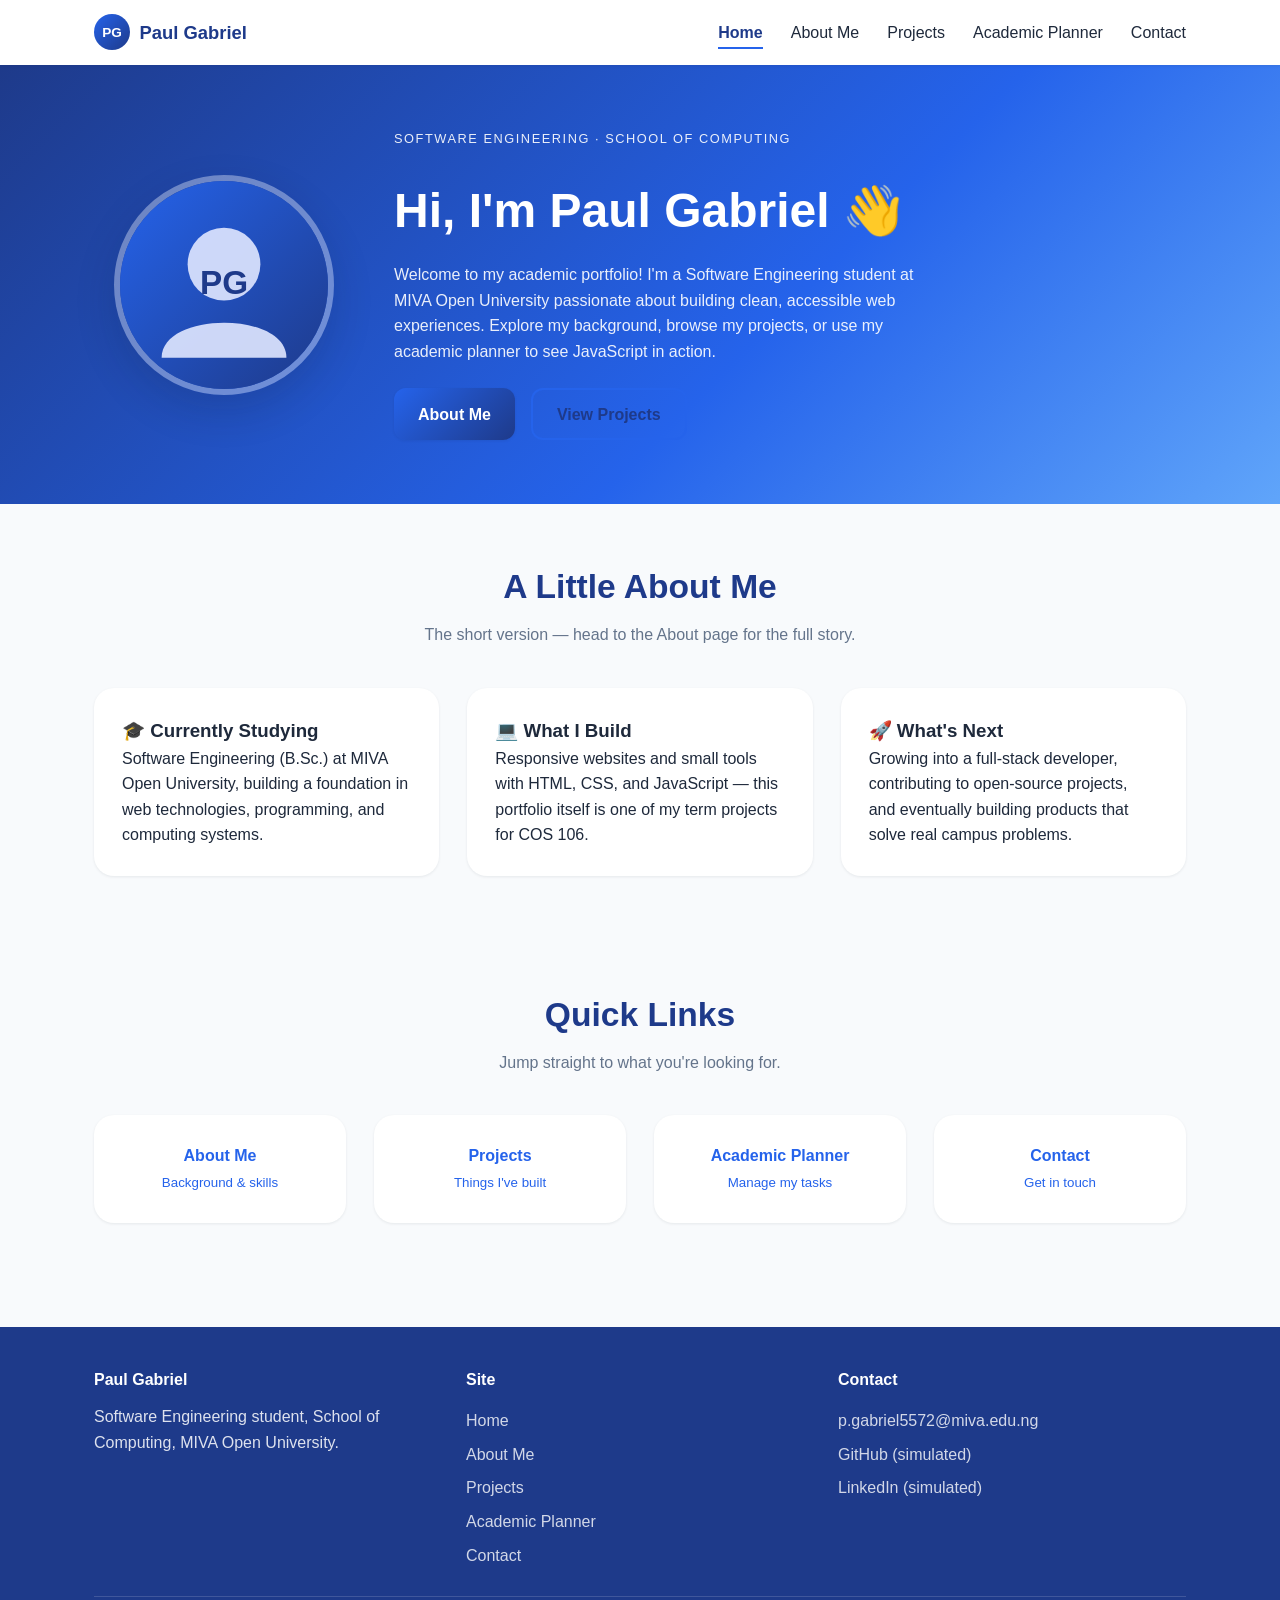
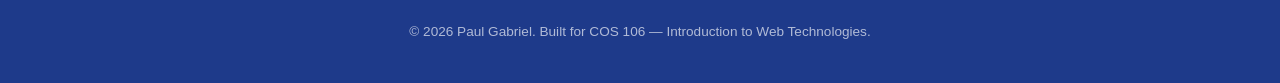
==== index.html @ 85e5d106 "Initial commit: COS 106 student portfolio and academic management site Multi-page responsive site (h" ====
<!DOCTYPE html>
<html lang="en">
<head>
  <meta charset="UTF-8" />
  <meta name="viewport" content="width=device-width, initial-scale=1.0" />
  <title>Paul Gabriel | Student Portfolio</title>
  <meta name="description" content="Personal academic portfolio and student management platform for Paul Gabriel, Software Engineering student at MIVA Open University." />
  <link rel="stylesheet" href="css/style.css" />
</head>
<body>

  <header class="site-header">
    <nav class="navbar container" aria-label="Primary navigation">
      <a href="index.html" class="brand">
        <span class="brand-badge">PG</span>
        Paul Gabriel
      </a>
      <button class="nav-toggle" aria-label="Toggle navigation menu" aria-expanded="false">
        <span></span><span></span><span></span>
      </button>
      <ul class="nav-menu">
        <li><a href="index.html">Home</a></li>
        <li><a href="about.html">About Me</a></li>
        <li><a href="projects.html">Projects</a></li>
        <li><a href="planner.html">Academic Planner</a></li>
        <li><a href="contact.html">Contact</a></li>
      </ul>
    </nav>
  </header>

  <main>
    <section class="hero">
      <div class="container">
        <div class="hero-photo">
          <img src="assets/images/profile.svg" alt="Portrait of Paul Gabriel" />
        </div>
        <div class="hero-text">
          <p class="eyebrow">Software Engineering &middot; School of Computing</p>
          <h1>Hi, I'm Paul Gabriel 👋</h1>
          <p>
            Welcome to my academic portfolio! I'm a Software Engineering student at
            MIVA Open University passionate about building clean, accessible web
            experiences. Explore my background, browse my projects, or use my
            academic planner to see JavaScript in action.
          </p>
          <div class="hero-actions">
            <a href="about.html" class="btn btn-primary">About Me</a>
            <a href="projects.html" class="btn btn-outline">View Projects</a>
          </div>
        </div>
      </div>
    </section>

    <section class="container">
      <div class="section-heading">
        <h2>A Little About Me</h2>
        <p>The short version — head to the About page for the full story.</p>
      </div>
      <div class="grid grid-3">
        <article class="card">
          <h3>🎓 Currently Studying</h3>
          <p>Software Engineering (B.Sc.) at MIVA Open University, building a
          foundation in web technologies, programming, and computing systems.</p>
        </article>
        <article class="card">
          <h3>💻 What I Build</h3>
          <p>Responsive websites and small tools with HTML, CSS, and JavaScript —
          this portfolio itself is one of my term projects for COS 106.</p>
        </article>
        <article class="card">
          <h3>🚀 What's Next</h3>
          <p>Growing into a full-stack developer, contributing to open-source
          projects, and eventually building products that solve real campus
          problems.</p>
        </article>
      </div>
    </section>

    <section class="container">
      <div class="section-heading">
        <h2>Quick Links</h2>
        <p>Jump straight to what you're looking for.</p>
      </div>
      <ul class="grid grid-4">
        <li class="card text-center">
          <a href="about.html"><strong>About Me</strong><br /><small>Background &amp; skills</small></a>
        </li>
        <li class="card text-center">
          <a href="projects.html"><strong>Projects</strong><br /><small>Things I've built</small></a>
        </li>
        <li class="card text-center">
          <a href="planner.html"><strong>Academic Planner</strong><br /><small>Manage my tasks</small></a>
        </li>
        <li class="card text-center">
          <a href="contact.html"><strong>Contact</strong><br /><small>Get in touch</small></a>
        </li>
      </ul>
    </section>
  </main>

  <footer class="site-footer">
    <div class="container">
      <div class="footer-grid">
        <div>
          <h4>Paul Gabriel</h4>
          <p>Software Engineering student, School of Computing, MIVA Open University.</p>
        </div>
        <div>
          <h4>Site</h4>
          <a href="index.html">Home</a>
          <a href="about.html">About Me</a>
          <a href="projects.html">Projects</a>
          <a href="planner.html">Academic Planner</a>
          <a href="contact.html">Contact</a>
        </div>
        <div>
          <h4>Contact</h4>
          <a href="mailto:p.gabriel5572@miva.edu.ng">p.gabriel5572@miva.edu.ng</a>
          <a href="https://github.com/" target="_blank" rel="noopener">GitHub (simulated)</a>
          <a href="https://linkedin.com/" target="_blank" rel="noopener">LinkedIn (simulated)</a>
        </div>
      </div>
      <div class="footer-bottom">
        &copy; <span id="current-year"></span> Paul Gabriel. Built for COS 106 &mdash; Introduction to Web Technologies.
      </div>
    </div>
  </footer>

  <script src="js/main.js"></script>
</body>
</html>
---- css/style.css ----
/* ============================================
   COS 106 Term Project — Student Portfolio
   Author: Paul Gabriel
   ============================================ */

:root {
  --color-primary: #2563eb;
  --color-primary-dark: #1e3a8a;
  --color-primary-light: #60a5fa;
  --color-accent: #f59e0b;
  --color-bg: #f8fafc;
  --color-surface: #ffffff;
  --color-text: #1e293b;
  --color-text-muted: #64748b;
  --color-border: #e2e8f0;
  --color-success: #16a34a;
  --color-danger: #dc2626;
  --radius-sm: 6px;
  --radius-md: 12px;
  --radius-lg: 20px;
  --shadow-sm: 0 1px 3px rgba(15, 23, 42, 0.08);
  --shadow-md: 0 8px 24px rgba(15, 23, 42, 0.10);
  --shadow-lg: 0 16px 40px rgba(15, 23, 42, 0.16);
  --max-width: 1140px;
  --transition: 0.25s ease;
}

* {
  margin: 0;
  padding: 0;
  box-sizing: border-box;
}

html {
  scroll-behavior: smooth;
}

body {
  font-family: "Segoe UI", Roboto, "Helvetica Neue", Arial, sans-serif;
  background: var(--color-bg);
  color: var(--color-text);
  line-height: 1.6;
  -webkit-font-smoothing: antialiased;
}

img {
  max-width: 100%;
  display: block;
}

a {
  color: var(--color-primary);
  text-decoration: none;
  transition: color var(--transition);
}

a:hover {
  color: var(--color-primary-dark);
}

ul {
  list-style: none;
}

.container {
  width: 100%;
  max-width: var(--max-width);
  margin-inline: auto;
  padding-inline: 1.5rem;
}

/* ---------- Header / Nav ---------- */
.site-header {
  position: sticky;
  top: 0;
  z-index: 100;
  background: var(--color-surface);
  box-shadow: var(--shadow-sm);
}

.navbar {
  display: flex;
  align-items: center;
  justify-content: space-between;
  padding-block: 0.9rem;
}

.brand {
  display: flex;
  align-items: center;
  gap: 0.6rem;
  font-weight: 700;
  font-size: 1.15rem;
  color: var(--color-primary-dark);
}

.brand-badge {
  width: 36px;
  height: 36px;
  border-radius: 50%;
  background: linear-gradient(135deg, var(--color-primary), var(--color-primary-dark));
  color: #fff;
  display: flex;
  align-items: center;
  justify-content: center;
  font-size: 0.85rem;
  font-weight: 700;
}

.nav-toggle {
  display: none;
  flex-direction: column;
  gap: 5px;
  background: none;
  border: none;
  cursor: pointer;
  padding: 0.4rem;
}

.nav-toggle span {
  width: 26px;
  height: 3px;
  background: var(--color-primary-dark);
  border-radius: 2px;
  transition: transform var(--transition), opacity var(--transition);
}

.nav-menu {
  display: flex;
  align-items: center;
  gap: 1.75rem;
}

.nav-menu a {
  color: var(--color-text);
  font-weight: 500;
  position: relative;
  padding-block: 0.25rem;
}

.nav-menu a::after {
  content: "";
  position: absolute;
  left: 0;
  bottom: -4px;
  width: 0;
  height: 2px;
  background: var(--color-primary);
  transition: width var(--transition);
}

.nav-menu a:hover::after,
.nav-menu a.active::after {
  width: 100%;
}

.nav-menu a.active {
  color: var(--color-primary-dark);
  font-weight: 700;
}

/* ---------- Buttons ---------- */
.btn {
  display: inline-flex;
  align-items: center;
  justify-content: center;
  gap: 0.5rem;
  padding: 0.7rem 1.5rem;
  border-radius: var(--radius-md);
  border: none;
  font-weight: 600;
  cursor: pointer;
  transition: transform var(--transition), box-shadow var(--transition), background var(--transition);
}

.btn-primary {
  background: linear-gradient(135deg, var(--color-primary), var(--color-primary-dark));
  color: #fff;
  box-shadow: var(--shadow-sm);
}

.btn-primary:hover {
  transform: translateY(-2px);
  box-shadow: var(--shadow-md);
  color: #fff;
}

.btn-outline {
  background: transparent;
  color: var(--color-primary-dark);
  border: 2px solid var(--color-primary);
}

.btn-outline:hover {
  background: var(--color-primary);
  color: #fff;
}

.btn-small {
  padding: 0.4rem 0.9rem;
  font-size: 0.85rem;
  border-radius: var(--radius-sm);
}

.btn-danger {
  background: var(--color-danger);
  color: #fff;
}

.btn-success {
  background: var(--color-success);
  color: #fff;
}

/* ---------- Hero ---------- */
.hero {
  background: linear-gradient(135deg, var(--color-primary-dark), var(--color-primary) 60%, var(--color-primary-light));
  color: #fff;
  padding-block: 4rem;
}

.hero .container {
  display: grid;
  grid-template-columns: 1fr;
  gap: 2.5rem;
  align-items: center;
}

.hero-photo {
  width: 220px;
  height: 220px;
  border-radius: 50%;
  overflow: hidden;
  border: 6px solid rgba(255, 255, 255, 0.35);
  box-shadow: var(--shadow-lg);
  margin-inline: auto;
  animation: floatIn 0.9s ease;
}

.hero-photo img {
  width: 100%;
  height: 100%;
  object-fit: cover;
}

.hero-text {
  text-align: center;
}

.eyebrow {
  text-transform: uppercase;
  letter-spacing: 0.12em;
  font-size: 0.8rem;
  color: rgba(255, 255, 255, 0.8);
  margin-bottom: 0.5rem;
}

.hero-text h1 {
  font-size: clamp(1.9rem, 4vw, 3rem);
  margin-bottom: 0.75rem;
}

.hero-text p {
  color: rgba(255, 255, 255, 0.9);
  max-width: 60ch;
  margin-inline: auto;
  margin-bottom: 1.5rem;
}

.hero-actions {
  display: flex;
  gap: 1rem;
  justify-content: center;
  flex-wrap: wrap;
}

@keyframes floatIn {
  from { opacity: 0; transform: translateY(-16px); }
  to { opacity: 1; transform: translateY(0); }
}

/* ---------- Sections ---------- */
section {
  padding-block: 3.5rem;
}

.section-heading {
  text-align: center;
  margin-bottom: 2.5rem;
}

.section-heading h2 {
  font-size: clamp(1.5rem, 3vw, 2.1rem);
  color: var(--color-primary-dark);
  margin-bottom: 0.5rem;
}

.section-heading p {
  color: var(--color-text-muted);
  max-width: 60ch;
  margin-inline: auto;
}

.card {
  background: var(--color-surface);
  border-radius: var(--radius-lg);
  box-shadow: var(--shadow-sm);
  padding: 1.75rem;
  transition: transform var(--transition), box-shadow var(--transition);
}

.card:hover {
  transform: translateY(-4px);
  box-shadow: var(--shadow-md);
}

.grid {
  display: grid;
  gap: 1.75rem;
}

.grid-2 { grid-template-columns: repeat(auto-fit, minmax(260px, 1fr)); }
.grid-3 { grid-template-columns: repeat(auto-fit, minmax(260px, 1fr)); }
.grid-4 { grid-template-columns: repeat(auto-fit, minmax(200px, 1fr)); }

/* ---------- About page ---------- */
.timeline {
  border-left: 3px solid var(--color-primary-light);
  padding-left: 1.5rem;
  display: flex;
  flex-direction: column;
  gap: 1.75rem;
}

.timeline-item {
  position: relative;
}

.timeline-item::before {
  content: "";
  position: absolute;
  left: -1.94rem;
  top: 0.3rem;
  width: 14px;
  height: 14px;
  border-radius: 50%;
  background: var(--color-primary);
  border: 3px solid #fff;
  box-shadow: 0 0 0 3px var(--color-primary-light);
}

.timeline-item .date {
  font-size: 0.85rem;
  color: var(--color-accent);
  font-weight: 700;
}

.skills-table-wrap {
  overflow-x: auto;
}

table.skills-table {
  width: 100%;
  border-collapse: collapse;
  background: var(--color-surface);
  border-radius: var(--radius-md);
  overflow: hidden;
  box-shadow: var(--shadow-sm);
}

table.skills-table caption {
  text-align: left;
  font-weight: 700;
  padding: 0.75rem 1rem;
  color: var(--color-primary-dark);
}

table.skills-table th,
table.skills-table td {
  padding: 0.85rem 1rem;
  text-align: left;
  border-bottom: 1px solid var(--color-border);
}

table.skills-table th {
  background: var(--color-primary-dark);
  color: #fff;
}

table.skills-table tr:last-child td {
  border-bottom: none;
}

.meter {
  width: 100%;
  height: 10px;
  background: var(--color-border);
  border-radius: 20px;
  overflow: hidden;
}

.meter > span {
  display: block;
  height: 100%;
  background: linear-gradient(90deg, var(--color-primary), var(--color-accent));
  border-radius: 20px;
  transition: width 0.8s ease;
}

.tag-list {
  display: flex;
  flex-wrap: wrap;
  gap: 0.6rem;
}

.tag {
  background: rgba(37, 99, 235, 0.1);
  color: var(--color-primary-dark);
  padding: 0.4rem 0.9rem;
  border-radius: 999px;
  font-size: 0.85rem;
  font-weight: 600;
}

.media-block {
  margin-top: 2rem;
  background: var(--color-surface);
  border-radius: var(--radius-lg);
  padding: 1.75rem;
  box-shadow: var(--shadow-sm);
}

.media-block audio,
.media-block video {
  width: 100%;
  border-radius: var(--radius-md);
  margin-top: 1rem;
}

/* ---------- Projects page ---------- */
.project-card {
  display: flex;
  flex-direction: column;
  overflow: hidden;
  padding: 0;
}

.project-card img {
  width: 100%;
  aspect-ratio: 5 / 3;
  object-fit: cover;
}

.project-card .project-body {
  padding: 1.5rem;
  display: flex;
  flex-direction: column;
  gap: 0.75rem;
  flex: 1;
}

.project-card h3 {
  color: var(--color-primary-dark);
}

.project-links {
  margin-top: auto;
  display: flex;
  gap: 0.75rem;
  flex-wrap: wrap;
}

/* ---------- Planner page ---------- */
.planner-panel {
  background: var(--color-surface);
  border-radius: var(--radius-lg);
  box-shadow: var(--shadow-sm);
  padding: 1.75rem;
}

.task-form {
  display: flex;
  flex-wrap: wrap;
  gap: 0.75rem;
  margin-bottom: 1.5rem;
}

.task-form input[type="text"],
.task-form input[type="date"],
.task-form select {
  flex: 1;
  min-width: 160px;
  padding: 0.7rem 0.9rem;
  border: 1.5px solid var(--color-border);
  border-radius: var(--radius-sm);
  font-size: 1rem;
  transition: border-color var(--transition);
}

.task-form input:focus,
.task-form select:focus {
  outline: none;
  border-color: var(--color-primary);
}

.planner-stats {
  display: flex;
  gap: 1rem;
  flex-wrap: wrap;
  margin-bottom: 1.5rem;
}

.stat-pill {
  background: var(--color-bg);
  border: 1px solid var(--color-border);
  padding: 0.6rem 1.1rem;
  border-radius: 999px;
  font-size: 0.9rem;
  font-weight: 600;
  color: var(--color-text-muted);
}

.stat-pill strong {
  color: var(--color-primary-dark);
}

.filter-bar {
  display: flex;
  gap: 0.6rem;
  margin-bottom: 1.25rem;
  flex-wrap: wrap;
}

.filter-btn {
  padding: 0.45rem 1rem;
  border-radius: 999px;
  border: 1.5px solid var(--color-border);
  background: var(--color-surface);
  cursor: pointer;
  font-weight: 600;
  font-size: 0.85rem;
  color: var(--color-text-muted);
  transition: all var(--transition);
}

.filter-btn.active,
.filter-btn:hover {
  background: var(--color-primary);
  color: #fff;
  border-color: var(--color-primary);
}

#task-list {
  display: flex;
  flex-direction: column;
  gap: 0.75rem;
}

.task-item {
  display: flex;
  align-items: center;
  gap: 0.9rem;
  padding: 0.9rem 1.1rem;
  background: var(--color-bg);
  border: 1px solid var(--color-border);
  border-radius: var(--radius-md);
  animation: taskIn 0.3s ease;
}

@keyframes taskIn {
  from { opacity: 0; transform: translateX(-8px); }
  to { opacity: 1; transform: translateX(0); }
}

.task-item .task-check {
  width: 22px;
  height: 22px;
  border-radius: 50%;
  border: 2px solid var(--color-primary);
  cursor: pointer;
  flex-shrink: 0;
  display: flex;
  align-items: center;
  justify-content: center;
  background: transparent;
  color: #fff;
  transition: background var(--transition);
}

.task-item.completed .task-check {
  background: var(--color-success);
  border-color: var(--color-success);
}

.task-item .task-content {
  flex: 1;
  min-width: 0;
}

.task-item .task-title {
  font-weight: 600;
  word-break: break-word;
}

.task-item.completed .task-title {
  text-decoration: line-through;
  color: var(--color-text-muted);
}

.task-item .task-meta {
  font-size: 0.8rem;
  color: var(--color-text-muted);
}

.task-item .task-priority {
  font-size: 0.72rem;
  font-weight: 700;
  text-transform: uppercase;
  padding: 0.2rem 0.6rem;
  border-radius: 999px;
}

.priority-high { background: rgba(220, 38, 38, 0.12); color: var(--color-danger); }
.priority-medium { background: rgba(245, 158, 11, 0.15); color: #b45309; }
.priority-low { background: rgba(22, 163, 74, 0.12); color: var(--color-success); }

.task-delete {
  background: none;
  border: none;
  color: var(--color-text-muted);
  cursor: pointer;
  font-size: 1.1rem;
  padding: 0.3rem;
  border-radius: var(--radius-sm);
  transition: color var(--transition), background var(--transition);
}

.task-delete:hover {
  color: #fff;
  background: var(--color-danger);
}

.empty-state {
  text-align: center;
  padding: 2.5rem 1rem;
  color: var(--color-text-muted);
}

/* ---------- Contact page ---------- */
.contact-grid {
  display: grid;
  grid-template-columns: 1fr;
  gap: 2rem;
}

.contact-form {
  display: flex;
  flex-direction: column;
  gap: 1.1rem;
}

.form-group {
  display: flex;
  flex-direction: column;
  gap: 0.4rem;
}

.form-group label {
  font-weight: 600;
  font-size: 0.9rem;
}

.form-group input,
.form-group textarea {
  padding: 0.8rem 1rem;
  border: 1.5px solid var(--color-border);
  border-radius: var(--radius-sm);
  font-family: inherit;
  font-size: 1rem;
  transition: border-color var(--transition), box-shadow var(--transition);
}

.form-group input:focus,
.form-group textarea:focus {
  outline: none;
  border-color: var(--color-primary);
  box-shadow: 0 0 0 3px rgba(37, 99, 235, 0.15);
}

.form-group input.invalid,
.form-group textarea.invalid {
  border-color: var(--color-danger);
}

.error-text {
  font-size: 0.8rem;
  color: var(--color-danger);
  min-height: 1.1em;
}

.form-status {
  padding: 1rem 1.25rem;
  border-radius: var(--radius-md);
  font-weight: 600;
  display: none;
}

.form-status.show {
  display: block;
  animation: taskIn 0.3s ease;
}

.form-status.success {
  background: rgba(22, 163, 74, 0.12);
  color: var(--color-success);
}

.form-status.error {
  background: rgba(220, 38, 38, 0.12);
  color: var(--color-danger);
}

.contact-info {
  display: flex;
  flex-direction: column;
  gap: 1.25rem;
}

.contact-info-item {
  display: flex;
  gap: 1rem;
  align-items: flex-start;
}

.contact-info-icon {
  width: 42px;
  height: 42px;
  flex-shrink: 0;
  border-radius: 50%;
  background: rgba(37, 99, 235, 0.12);
  color: var(--color-primary-dark);
  display: flex;
  align-items: center;
  justify-content: center;
  font-weight: 700;
}

/* ---------- Footer ---------- */
.site-footer {
  background: var(--color-primary-dark);
  color: rgba(255, 255, 255, 0.85);
  padding-block: 2.5rem;
  margin-top: 3rem;
}

.footer-grid {
  display: grid;
  grid-template-columns: repeat(auto-fit, minmax(200px, 1fr));
  gap: 1.5rem;
  margin-bottom: 1.5rem;
}

.footer-grid h4 {
  color: #fff;
  margin-bottom: 0.75rem;
}

.footer-grid a {
  color: rgba(255, 255, 255, 0.8);
  display: block;
  padding-block: 0.25rem;
}

.footer-grid a:hover {
  color: #fff;
}

.footer-bottom {
  text-align: center;
  padding-top: 1.5rem;
  border-top: 1px solid rgba(255, 255, 255, 0.15);
  font-size: 0.85rem;
  color: rgba(255, 255, 255, 0.65);
}

/* ---------- Utility ---------- */
.text-center { text-align: center; }
.mt-1 { margin-top: 1rem; }
.mt-2 { margin-top: 2rem; }

.visually-hidden {
  position: absolute;
  width: 1px;
  height: 1px;
  padding: 0;
  margin: -1px;
  overflow: hidden;
  clip: rect(0, 0, 0, 0);
  white-space: nowrap;
  border: 0;
}

/* ---------- Responsive ---------- */
@media (min-width: 640px) {
  .hero .container {
    grid-template-columns: 260px 1fr;
    text-align: left;
  }
  .hero-text { text-align: left; }
  .hero-text p { margin-inline: 0; }
  .hero-actions { justify-content: flex-start; }
}

@media (min-width: 768px) {
  .contact-grid {
    grid-template-columns: 1.4fr 1fr;
  }
}

@media (max-width: 860px) {
  .nav-toggle {
    display: flex;
  }

  .nav-menu {
    position: absolute;
    top: 100%;
    left: 0;
    right: 0;
    background: var(--color-surface);
    flex-direction: column;
    align-items: flex-start;
    padding: 1rem 1.5rem 1.5rem;
    gap: 0.9rem;
    box-shadow: var(--shadow-md);
    transform: translateY(-8px);
    opacity: 0;
    pointer-events: none;
    transition: transform var(--transition), opacity var(--transition);
  }

  .nav-menu.open {
    transform: translateY(0);
    opacity: 1;
    pointer-events: auto;
  }

  .nav-toggle.open span:nth-child(1) {
    transform: translateY(8px) rotate(45deg);
  }
  .nav-toggle.open span:nth-child(2) {
    opacity: 0;
  }
  .nav-toggle.open span:nth-child(3) {
    transform: translateY(-8px) rotate(-45deg);
  }
}
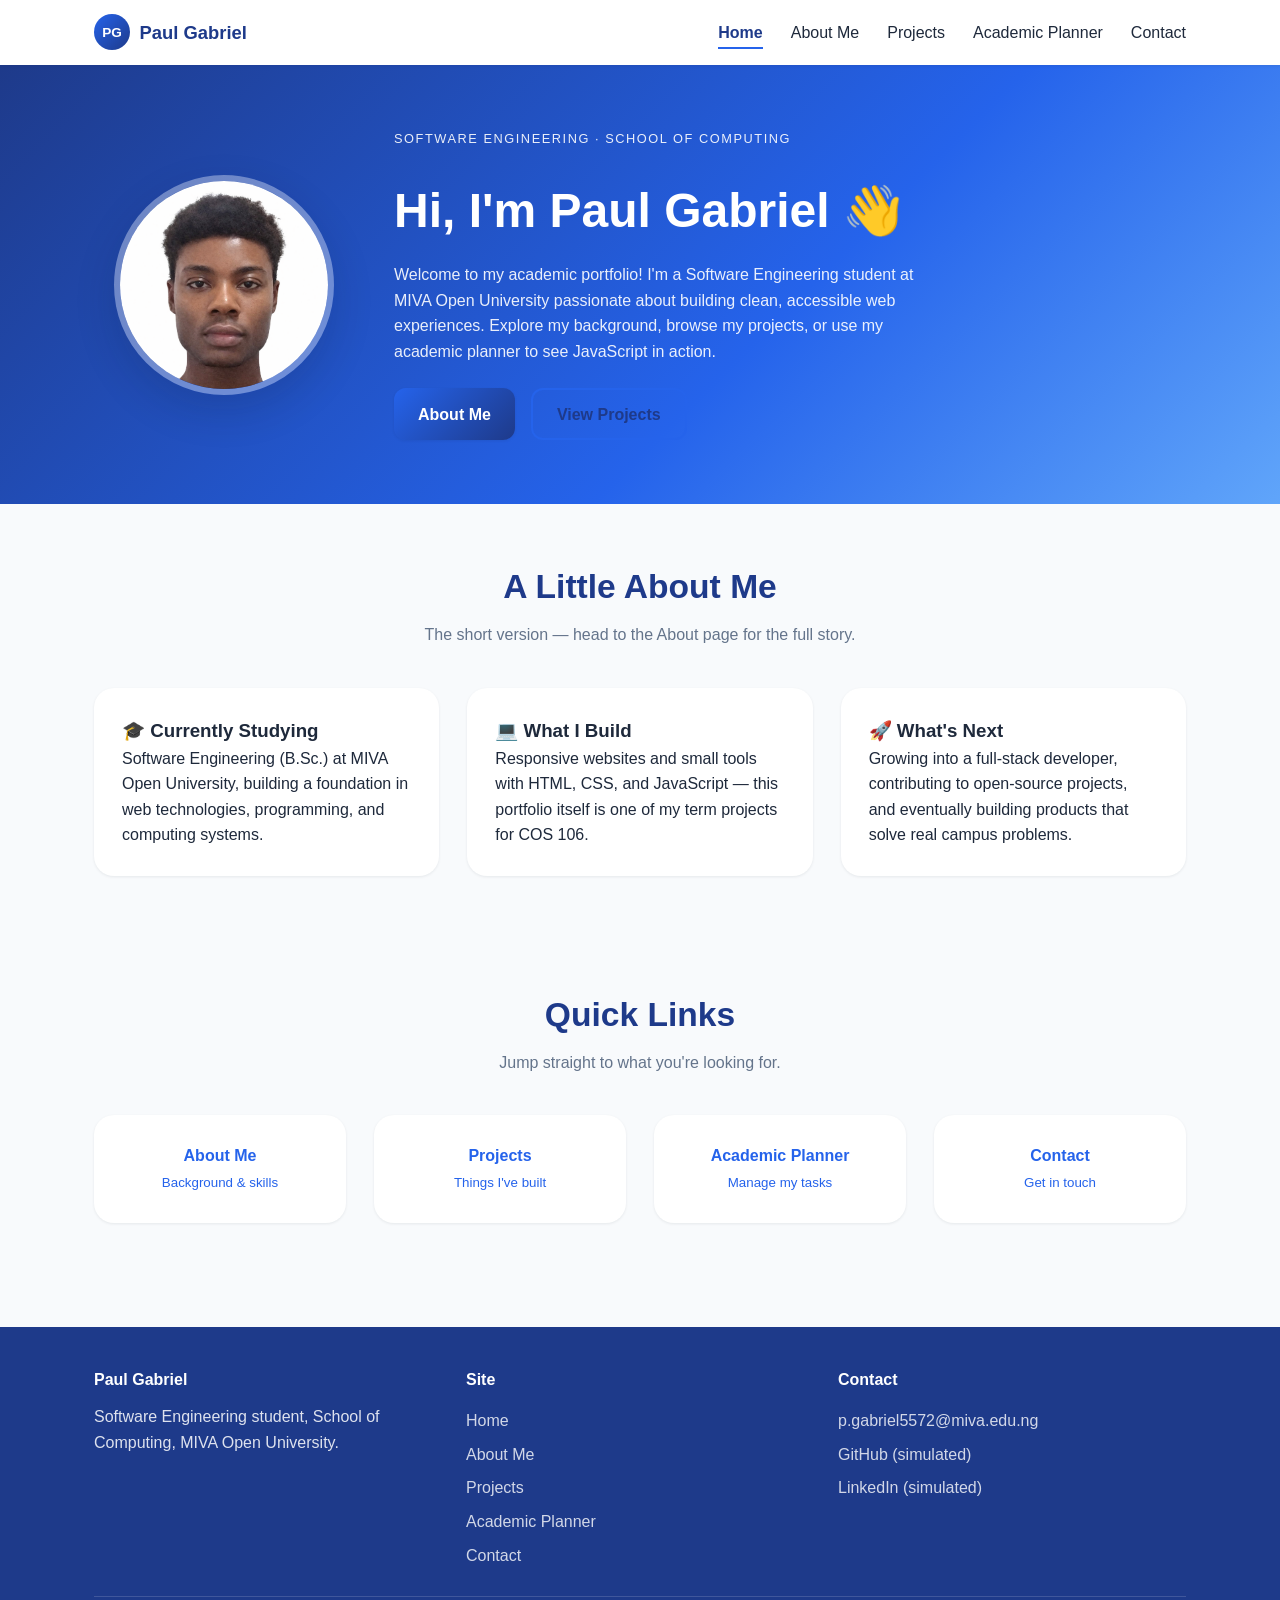
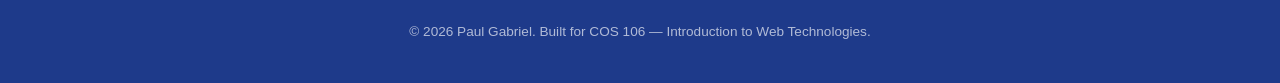
==== commit 1156808e: "updates photo" ====
--- a/index.html
+++ b/index.html
@@ -32,7 +32,7 @@
     <section class="hero">
       <div class="container">
         <div class="hero-photo">
-          <img src="assets/images/profile.svg" alt="Portrait of Paul Gabriel" />
+          <img src="assets/images/passport.png" alt="Portrait of Paul Gabriel" />
         </div>
         <div class="hero-text">
           <p class="eyebrow">Software Engineering &middot; School of Computing</p>
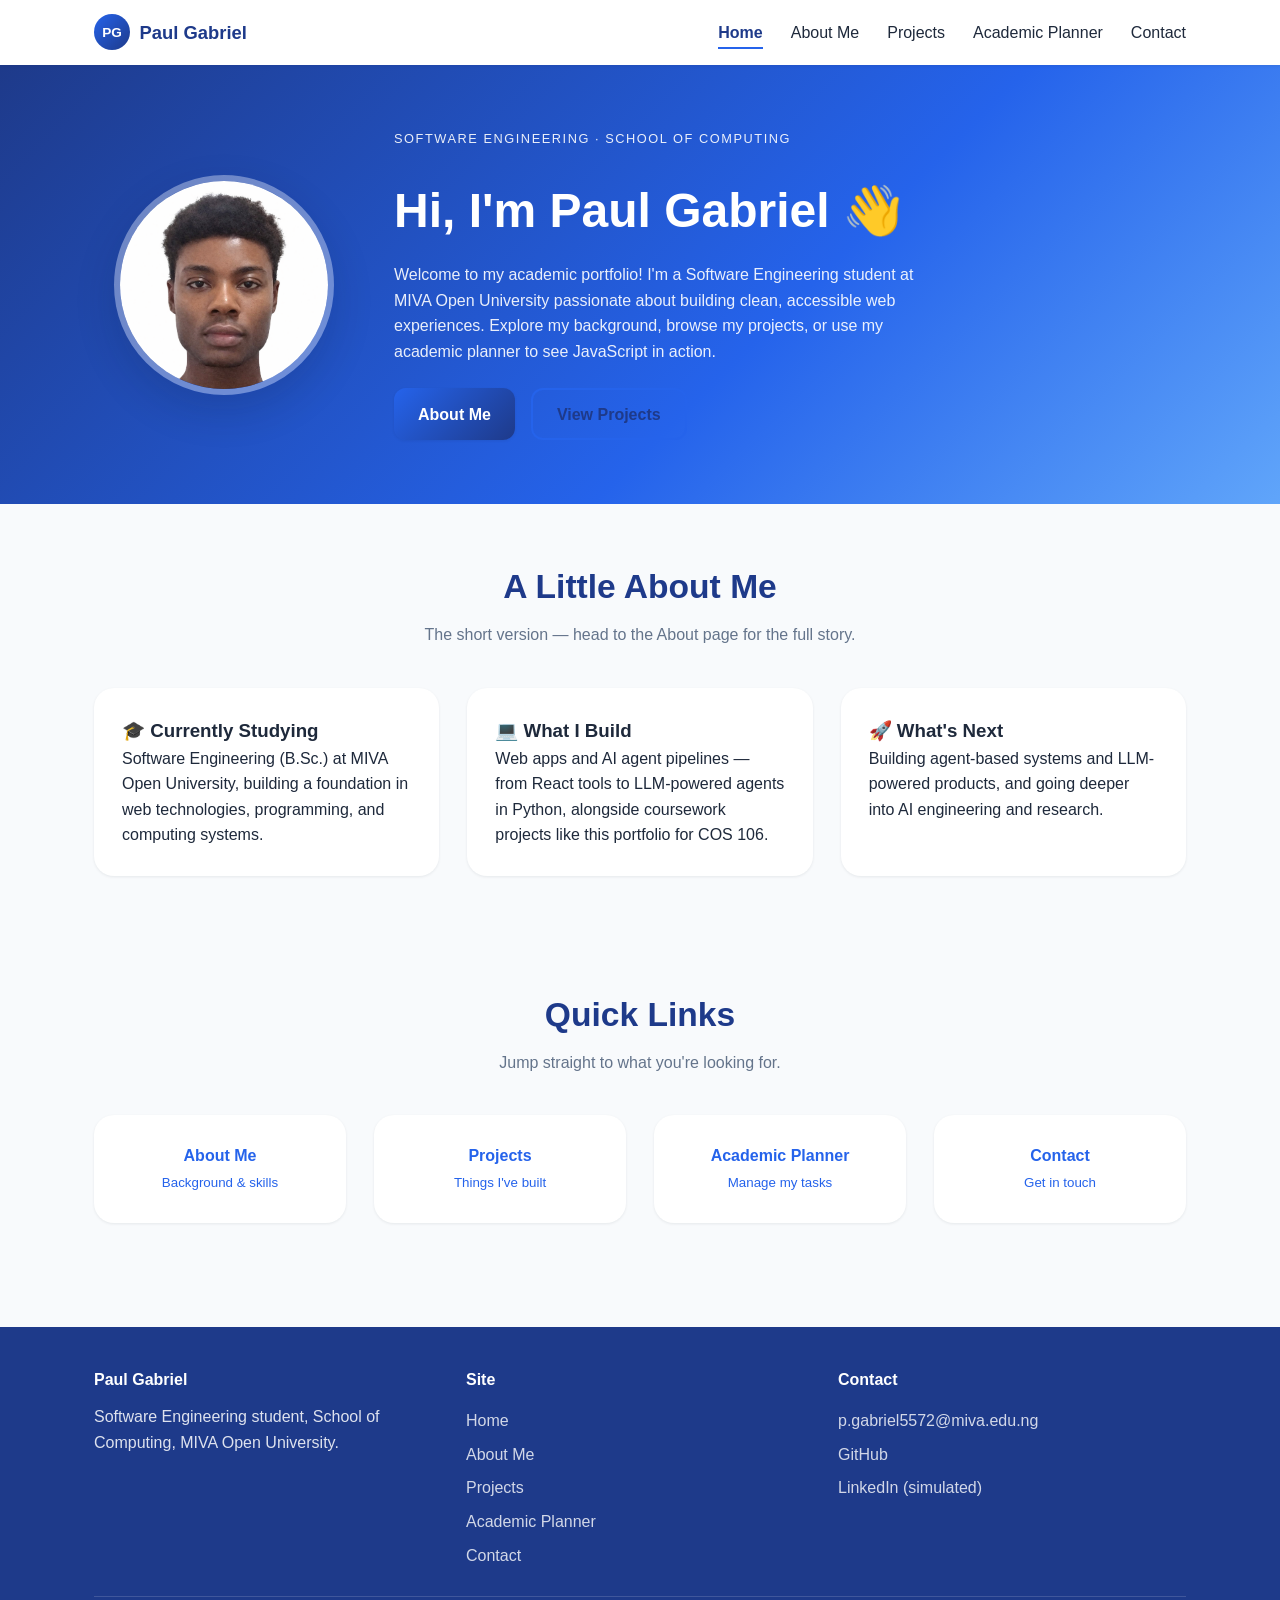
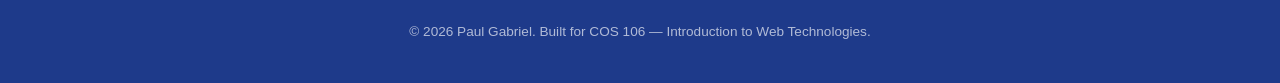
==== commit 02c898dc: "Update portfolio with real GitHub projects and AI focus Replace placeholder projects with 5 real rep" ====
--- a/index.html
+++ b/index.html
@@ -64,14 +64,14 @@
         </article>
         <article class="card">
           <h3>💻 What I Build</h3>
-          <p>Responsive websites and small tools with HTML, CSS, and JavaScript —
-          this portfolio itself is one of my term projects for COS 106.</p>
+          <p>Web apps and AI agent pipelines — from React tools to LLM-powered
+          agents in Python, alongside coursework projects like this portfolio
+          for COS 106.</p>
         </article>
         <article class="card">
           <h3>🚀 What's Next</h3>
-          <p>Growing into a full-stack developer, contributing to open-source
-          projects, and eventually building products that solve real campus
-          problems.</p>
+          <p>Building agent-based systems and LLM-powered products, and going
+          deeper into AI engineering and research.</p>
         </article>
       </div>
     </section>
@@ -116,7 +116,7 @@
         <div>
           <h4>Contact</h4>
           <a href="mailto:p.gabriel5572@miva.edu.ng">p.gabriel5572@miva.edu.ng</a>
-          <a href="https://github.com/" target="_blank" rel="noopener">GitHub (simulated)</a>
+          <a href="https://github.com/paulogabe1" target="_blank" rel="noopener">GitHub</a>
           <a href="https://linkedin.com/" target="_blank" rel="noopener">LinkedIn (simulated)</a>
         </div>
       </div>
--- a/css/style.css
+++ b/css/style.css
@@ -267,6 +267,11 @@
   margin-bottom: 1.5rem;
 }
 
+.hero-text p a {
+  color: #fff;
+  text-decoration: underline;
+}
+
 .hero-actions {
   display: flex;
   gap: 1rem;
